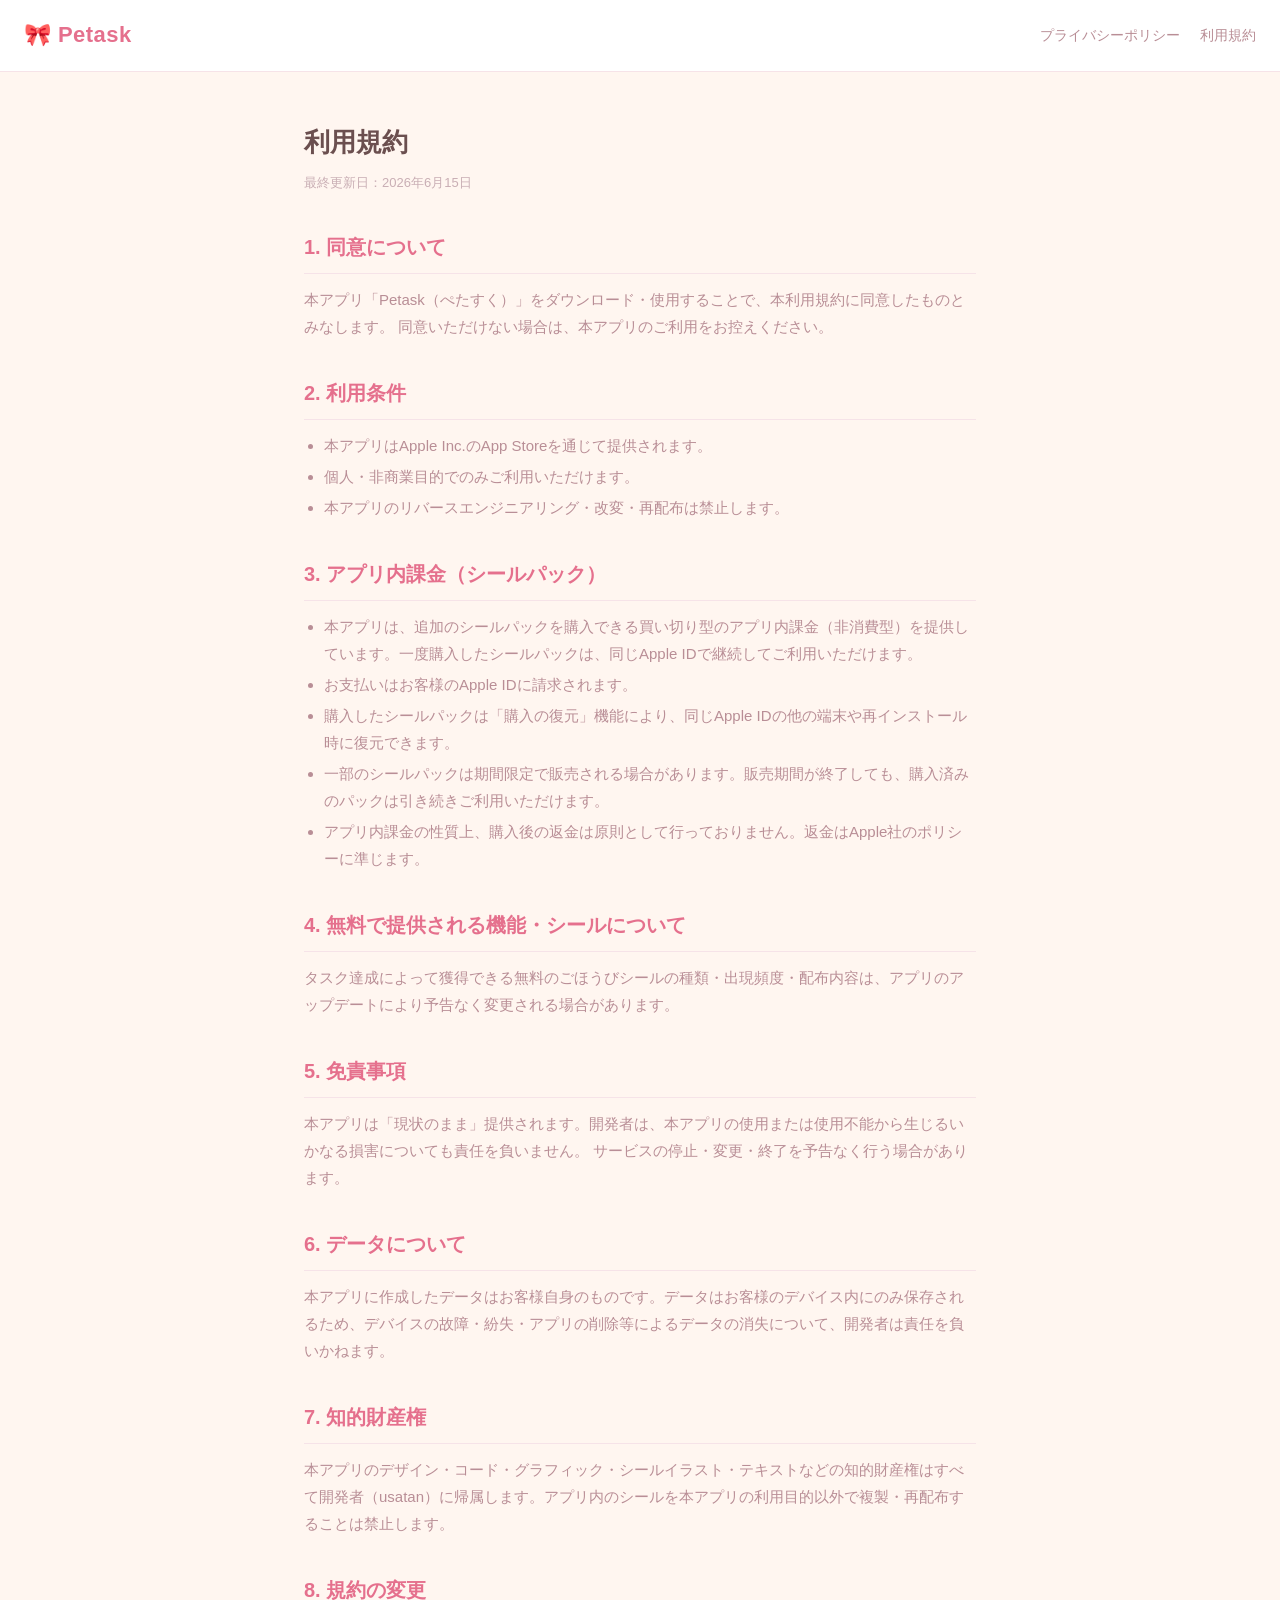
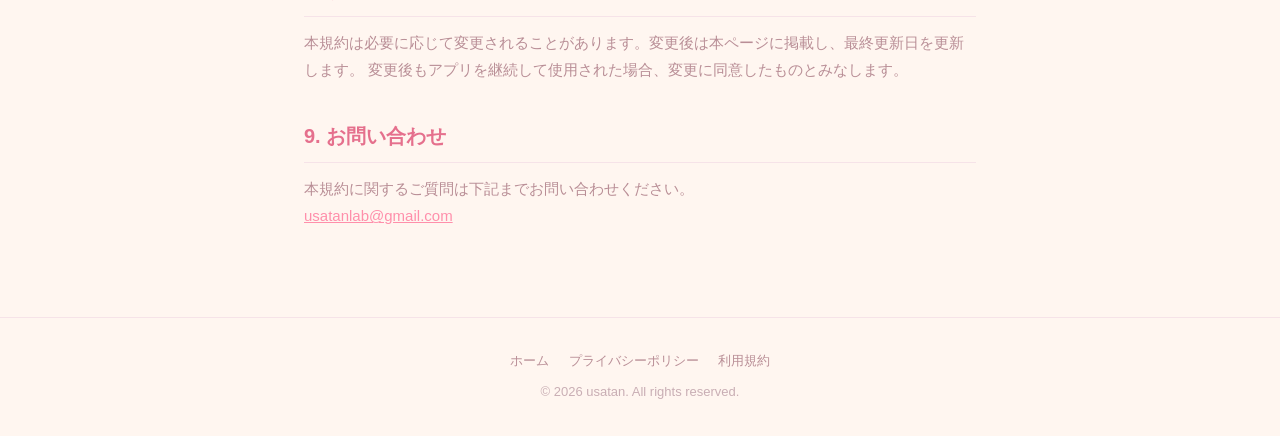
==== terms.html @ c9a031a3 "Petask サポートサイトの初回コミット Co-Authored-By: Claude Opus 4.8 <noreply@anthropic.com>" ====
<!DOCTYPE html>
<html lang="ja">
<head>
  <meta charset="UTF-8" />
  <meta name="viewport" content="width=device-width, initial-scale=1.0" />
  <title>利用規約 — Petask</title>
  <link rel="stylesheet" href="style.css" />
</head>
<body>

<header>
  <a href="index.html" style="text-decoration: none;">
    <span class="logo">🎀 Petask</span>
  </a>
  <nav>
    <a href="privacy.html">プライバシーポリシー</a>
    <a href="terms.html">利用規約</a>
  </nav>
</header>

<div class="section prose">
  <h1 style="font-size: 26px; font-weight: 700; margin-bottom: 6px; color: var(--text);">利用規約</h1>
  <p class="updated">最終更新日：2026年6月15日</p>

  <h2>1. 同意について</h2>
  <p>
    本アプリ「Petask（ぺたすく）」をダウンロード・使用することで、本利用規約に同意したものとみなします。
    同意いただけない場合は、本アプリのご利用をお控えください。
  </p>

  <h2>2. 利用条件</h2>
  <ul>
    <li>本アプリはApple Inc.のApp Storeを通じて提供されます。</li>
    <li>個人・非商業目的でのみご利用いただけます。</li>
    <li>本アプリのリバースエンジニアリング・改変・再配布は禁止します。</li>
  </ul>

  <h2>3. アプリ内課金（シールパック）</h2>
  <ul>
    <li>本アプリは、追加のシールパックを購入できる買い切り型のアプリ内課金（非消費型）を提供しています。一度購入したシールパックは、同じApple IDで継続してご利用いただけます。</li>
    <li>お支払いはお客様のApple IDに請求されます。</li>
    <li>購入したシールパックは「購入の復元」機能により、同じApple IDの他の端末や再インストール時に復元できます。</li>
    <li>一部のシールパックは期間限定で販売される場合があります。販売期間が終了しても、購入済みのパックは引き続きご利用いただけます。</li>
    <li>アプリ内課金の性質上、購入後の返金は原則として行っておりません。返金はApple社のポリシーに準じます。</li>
  </ul>

  <h2>4. 無料で提供される機能・シールについて</h2>
  <p>
    タスク達成によって獲得できる無料のごほうびシールの種類・出現頻度・配布内容は、アプリのアップデートにより予告なく変更される場合があります。
  </p>

  <h2>5. 免責事項</h2>
  <p>
    本アプリは「現状のまま」提供されます。開発者は、本アプリの使用または使用不能から生じるいかなる損害についても責任を負いません。
    サービスの停止・変更・終了を予告なく行う場合があります。
  </p>

  <h2>6. データについて</h2>
  <p>
    本アプリに作成したデータはお客様自身のものです。データはお客様のデバイス内にのみ保存されるため、デバイスの故障・紛失・アプリの削除等によるデータの消失について、開発者は責任を負いかねます。
  </p>

  <h2>7. 知的財産権</h2>
  <p>
    本アプリのデザイン・コード・グラフィック・シールイラスト・テキストなどの知的財産権はすべて開発者（usatan）に帰属します。アプリ内のシールを本アプリの利用目的以外で複製・再配布することは禁止します。
  </p>

  <h2>8. 規約の変更</h2>
  <p>
    本規約は必要に応じて変更されることがあります。変更後は本ページに掲載し、最終更新日を更新します。
    変更後もアプリを継続して使用された場合、変更に同意したものとみなします。
  </p>

  <h2>9. お問い合わせ</h2>
  <p>
    本規約に関するご質問は下記までお問い合わせください。<br>
    <a href="mailto:usatanlab@gmail.com?subject=Petask%20利用規約に関するお問い合わせ" style="color: var(--primary);">usatanlab@gmail.com</a>
  </p>
</div>

<footer>
  <p>
    <a href="index.html">ホーム</a>
    <a href="privacy.html">プライバシーポリシー</a>
    <a href="terms.html">利用規約</a>
  </p>
  <p style="margin-top: 8px;">© 2026 usatan. All rights reserved.</p>
</footer>

</body>
</html>
---- style.css ----
:root {
  --bg: #FFF6F0;
  --surface: #FFFFFF;
  --primary: #FF8FAB;
  --primary-dark: #E5708D;
  --accent: #C8B6FF;
  --text: #6B4F4F;
  --text-sub: #B98E96;
  --border: #F6E3E8;
  --radius: 18px;
}

* { margin: 0; padding: 0; box-sizing: border-box; }

body {
  background: var(--bg);
  color: var(--text);
  font-family: -apple-system, "Hiragino Maru Gothic ProN", "Hiragino Sans", sans-serif;
  line-height: 1.75;
  font-size: 16px;
}

/* ── Header ── */
header {
  background: var(--surface);
  border-bottom: 1px solid var(--border);
  padding: 16px 24px;
  display: flex;
  align-items: center;
  gap: 12px;
}

header .logo {
  font-size: 22px;
  font-weight: 700;
  color: var(--primary-dark);
  letter-spacing: 0.02em;
}

header nav {
  margin-left: auto;
  display: flex;
  gap: 20px;
}

header nav a {
  color: var(--text-sub);
  text-decoration: none;
  font-size: 14px;
}

header nav a:hover { color: var(--primary); }

/* ── Hero ── */
.hero {
  text-align: center;
  padding: 72px 24px 56px;
}

.hero .app-icon {
  width: 100px;
  height: 100px;
  border-radius: 24px;
  background: linear-gradient(135deg, #FFD9E6 0%, #FF8FAB 60%, #C8B6FF 100%);
  display: inline-flex;
  align-items: center;
  justify-content: center;
  font-size: 50px;
  margin-bottom: 24px;
  box-shadow: 0 8px 24px rgba(255,143,171,0.35);
}

.hero h1 {
  font-size: 36px;
  font-weight: 700;
  color: var(--text);
  margin-bottom: 8px;
}

.hero .tagline {
  font-size: 18px;
  color: var(--text-sub);
  margin-bottom: 32px;
}

/* ── Section ── */
.section {
  max-width: 720px;
  margin: 0 auto;
  padding: 48px 24px;
}

.section h2 {
  font-size: 22px;
  font-weight: 700;
  color: var(--primary-dark);
  margin-bottom: 24px;
  padding-bottom: 10px;
  border-bottom: 2px solid var(--border);
}

/* ── Feature Grid ── */
.features {
  display: grid;
  grid-template-columns: repeat(auto-fit, minmax(280px, 1fr));
  gap: 16px;
  margin-top: 8px;
}

.feature-card {
  background: var(--surface);
  border: 1px solid var(--border);
  border-radius: var(--radius);
  padding: 24px;
}

.feature-card .icon {
  font-size: 28px;
  margin-bottom: 12px;
}

.feature-card h3 {
  font-size: 16px;
  font-weight: 700;
  margin-bottom: 6px;
  color: var(--text);
}

.feature-card p {
  font-size: 14px;
  color: var(--text-sub);
  line-height: 1.65;
}

/* ── Contact ── */
.contact-box {
  background: var(--surface);
  border: 1px solid var(--border);
  border-radius: var(--radius);
  padding: 32px;
  text-align: center;
}

.contact-box p {
  color: var(--text-sub);
  margin-bottom: 16px;
  font-size: 15px;
}

.contact-box a.email-link {
  display: inline-block;
  background: var(--primary);
  color: #fff;
  text-decoration: none;
  padding: 12px 28px;
  border-radius: 50px;
  font-size: 15px;
  font-weight: 600;
}

.contact-box a.email-link:hover { background: var(--primary-dark); }

/* ── Prose (privacy / terms) ── */
.prose h2 {
  font-size: 20px;
  font-weight: 700;
  color: var(--primary-dark);
  margin: 36px 0 12px;
  padding-bottom: 8px;
  border-bottom: 1px solid var(--border);
}

.prose h2:first-child { margin-top: 0; }

.prose p, .prose li {
  font-size: 15px;
  color: var(--text-sub);
  line-height: 1.8;
}

.prose ul {
  padding-left: 20px;
  margin: 8px 0;
}

.prose li { margin-bottom: 4px; }

.prose .updated {
  font-size: 13px;
  color: #C9AEB4;
  margin-bottom: 32px;
}

/* ── Footer ── */
footer {
  text-align: center;
  padding: 32px 24px;
  font-size: 13px;
  color: #C9AEB4;
  border-top: 1px solid var(--border);
  margin-top: 40px;
}

footer a { color: var(--text-sub); text-decoration: none; margin: 0 8px; }
footer a:hover { color: var(--primary); }

@media (max-width: 480px) {
  .hero h1 { font-size: 28px; }
  .hero .tagline { font-size: 16px; }
  header nav { gap: 12px; }
}
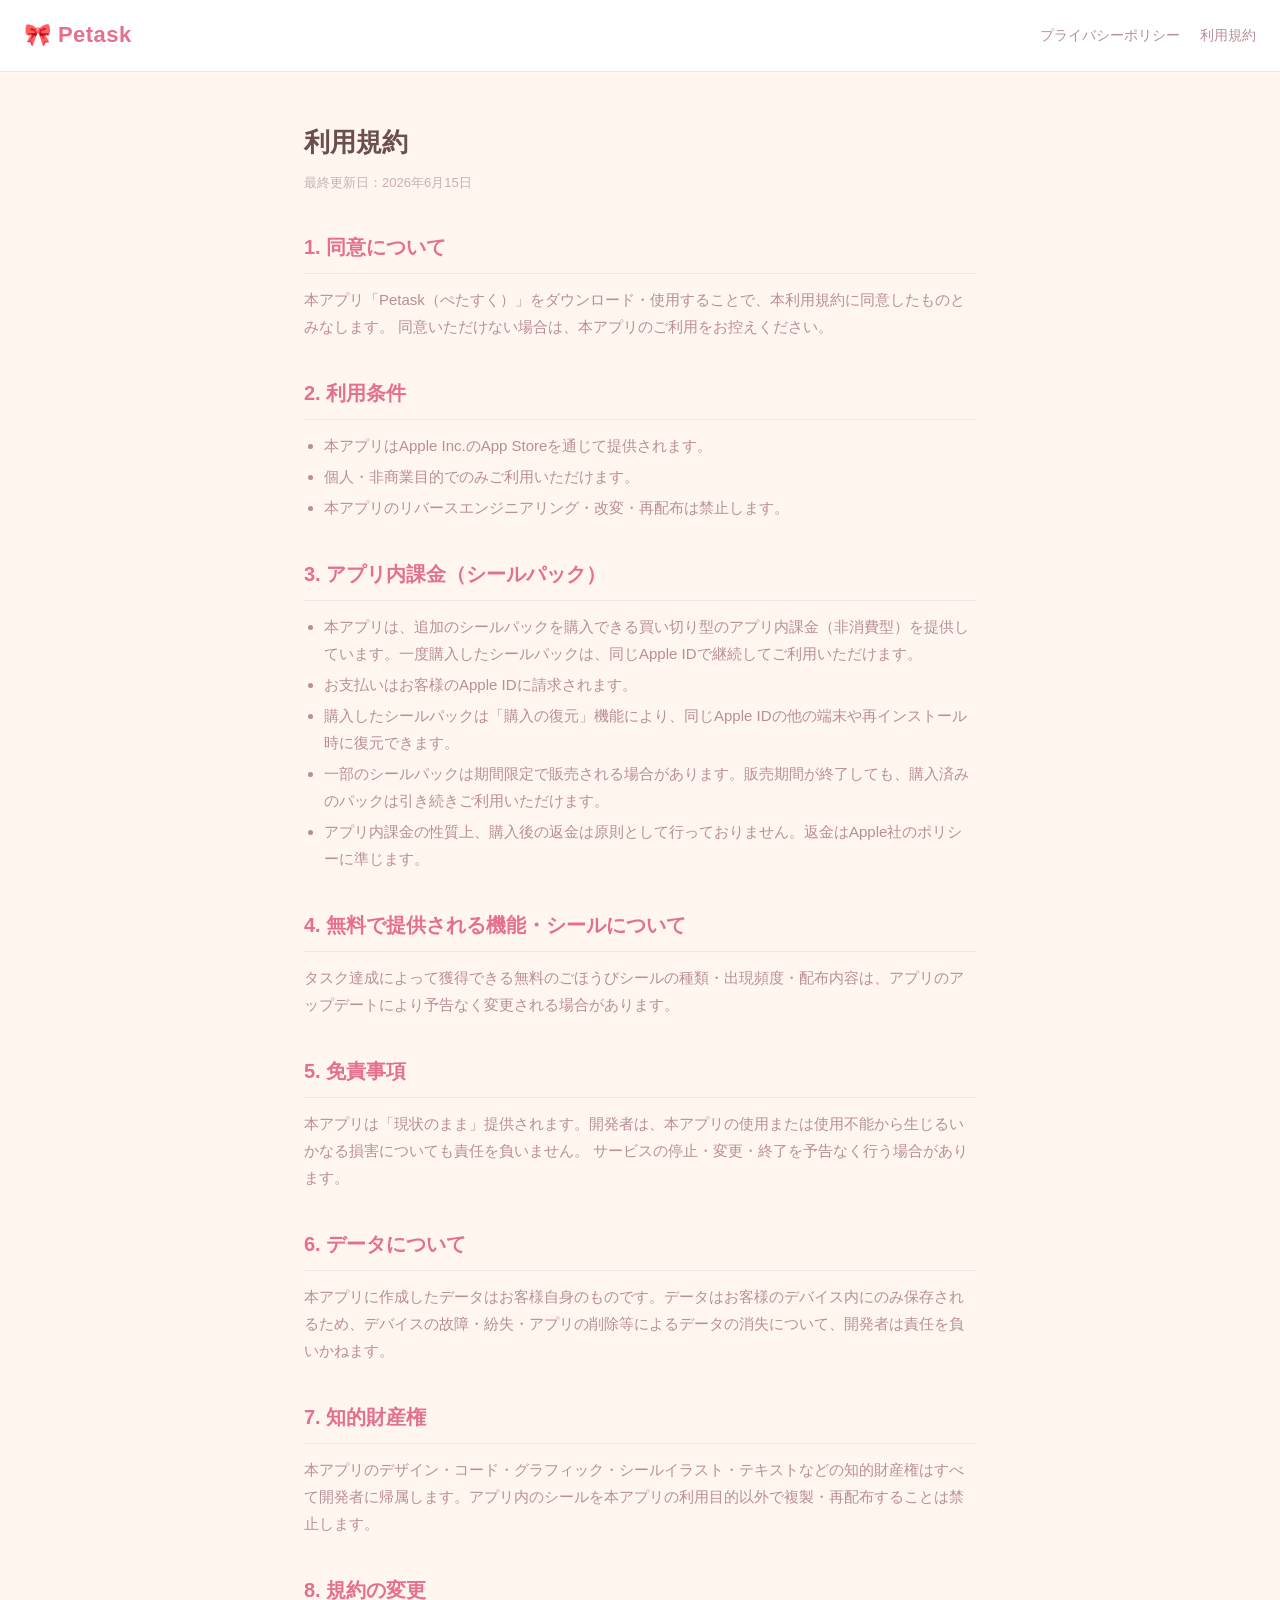
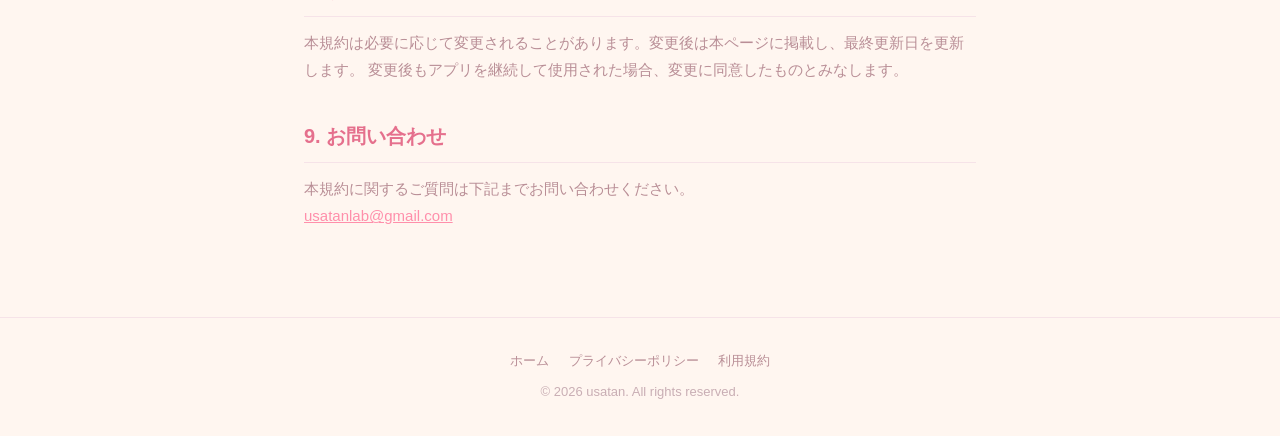
==== commit 3ed268d1: "規約・プライバシーの「開発者（usatan）」を「開発者」に変更 Co-Authored-By: Claude Opus 5 <noreply@anthropic.com>" ====
--- a/terms.html
+++ b/terms.html
@@ -62,7 +62,7 @@
 
   <h2>7. 知的財産権</h2>
   <p>
-    本アプリのデザイン・コード・グラフィック・シールイラスト・テキストなどの知的財産権はすべて開発者（usatan）に帰属します。アプリ内のシールを本アプリの利用目的以外で複製・再配布することは禁止します。
+    本アプリのデザイン・コード・グラフィック・シールイラスト・テキストなどの知的財産権はすべて開発者に帰属します。アプリ内のシールを本アプリの利用目的以外で複製・再配布することは禁止します。
   </p>
 
   <h2>8. 規約の変更</h2>
